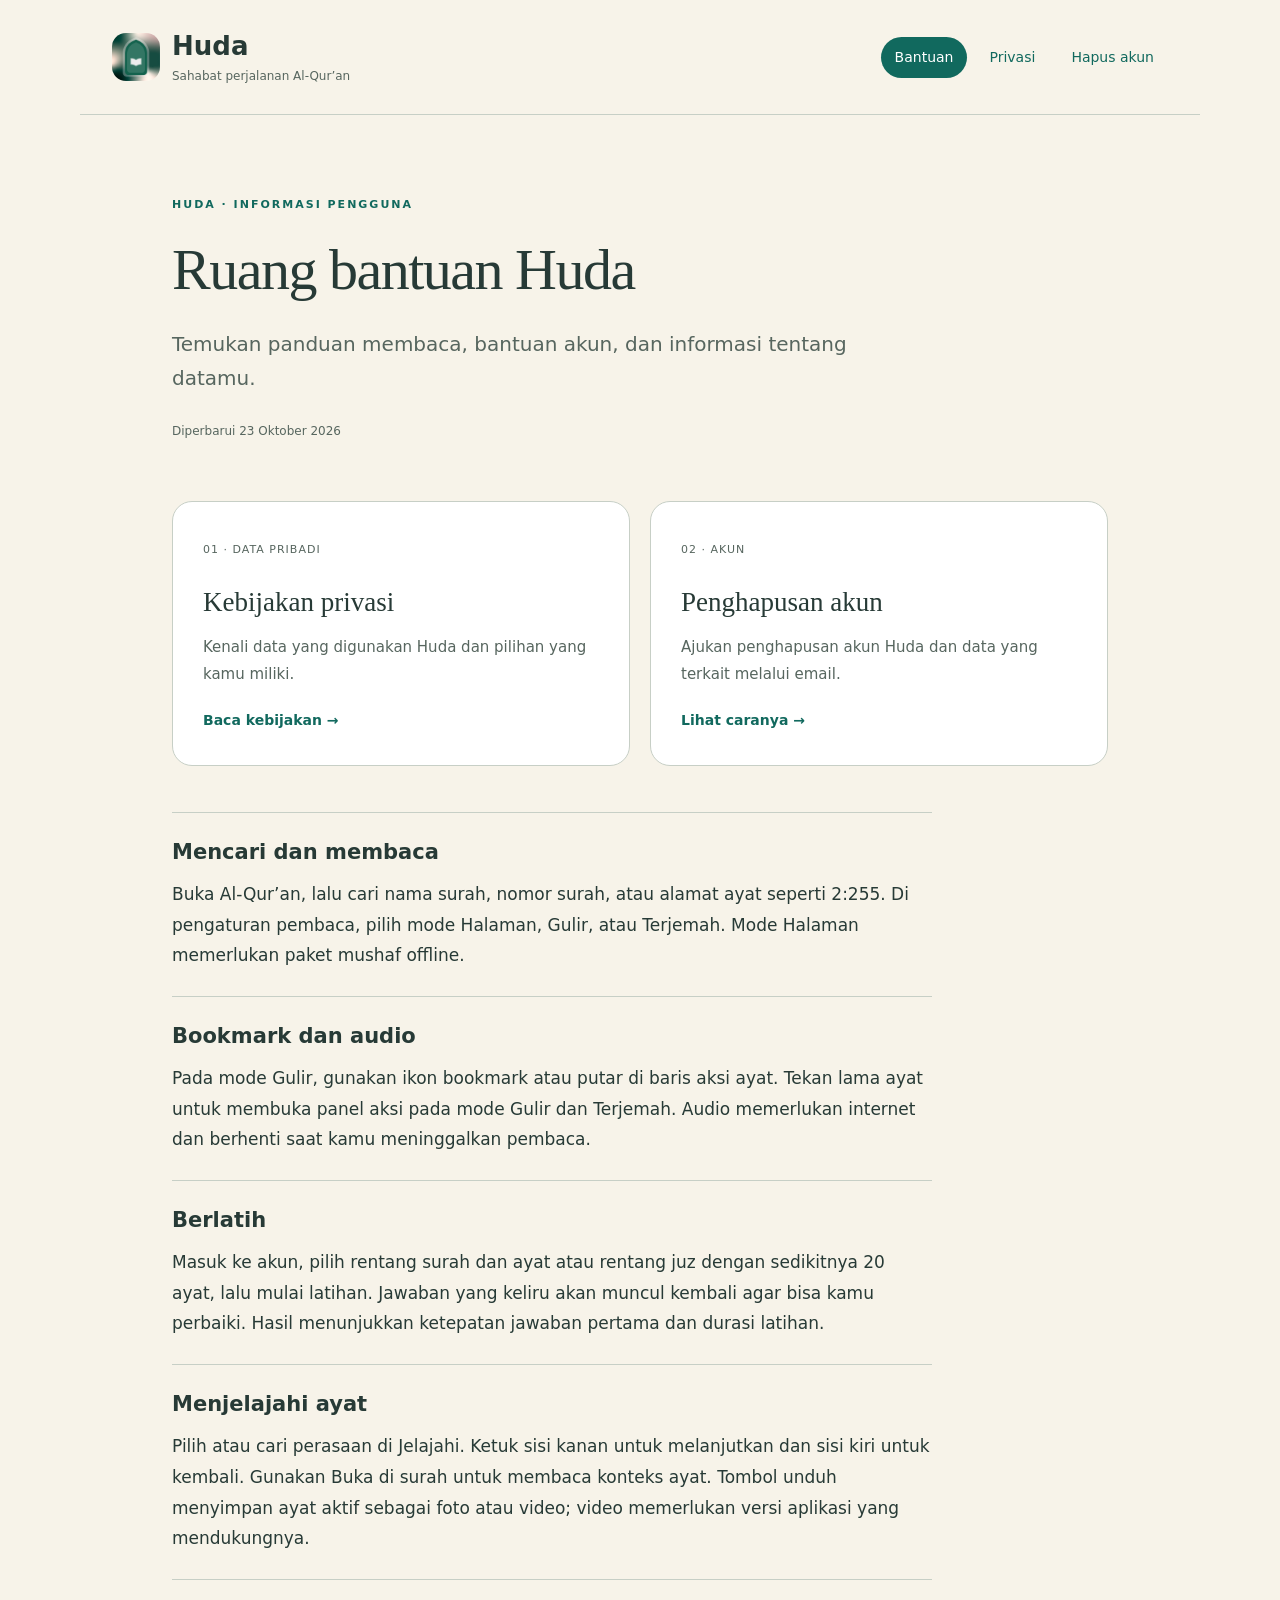
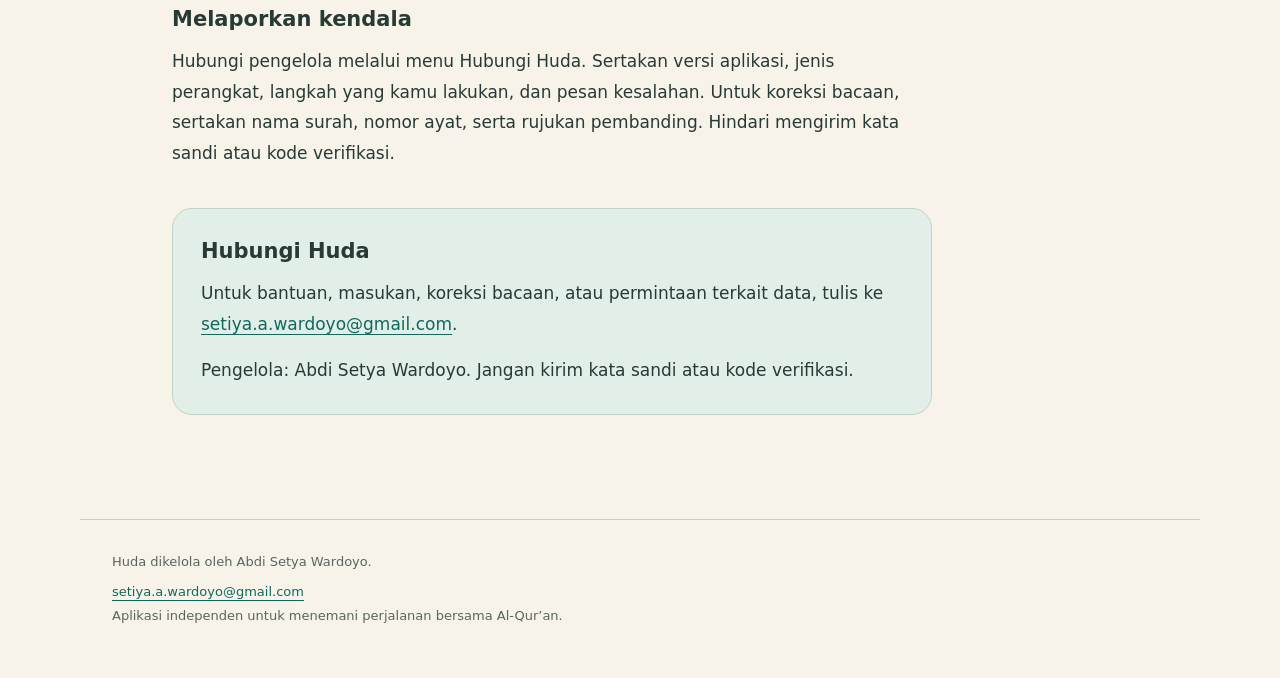
==== index.html @ 11e06343 "Initial commit" ====
<!doctype html>
<html lang="id"><head><meta charset="utf-8"><meta name="viewport" content="width=device-width, initial-scale=1"><meta name="description" content="Temukan panduan membaca, bantuan akun, dan informasi tentang datamu."><meta name="theme-color" content="#11695E"><title>Ruang bantuan Huda · Huda</title><link rel="icon" href="assets/icon.png"><link rel="stylesheet" href="styles.css"></head>
<body><a class="skip" href="#main">Lewati ke isi</a><header><a class="brand" href="index.html"><img src="assets/icon.png" alt="" width="48" height="48"><span>Huda<small>Sahabat perjalanan Al-Qur’an</small></span></a><nav aria-label="Navigasi utama"><a href="index.html" aria-current="page">Bantuan</a><a href="privacy.html">Privasi</a><a href="delete-account.html">Hapus akun</a></nav></header>
<main id="main"><div class="intro"><span class="eyebrow">HUDA · INFORMASI PENGGUNA</span><h1>Ruang bantuan Huda</h1><p class="lead">Temukan panduan membaca, bantuan akun, dan informasi tentang datamu.</p><p class="date">Diperbarui 23 Oktober 2026</p></div><div class="cards"><a class="card" href="privacy.html"><span>01 · DATA PRIBADI</span><h2>Kebijakan privasi</h2><p>Kenali data yang digunakan Huda dan pilihan yang kamu miliki.</p><strong>Baca kebijakan →</strong></a><a class="card" href="delete-account.html"><span>02 · AKUN</span><h2>Penghapusan akun</h2><p>Ajukan penghapusan akun Huda dan data yang terkait melalui email.</p><strong>Lihat caranya →</strong></a></div><article><section><h2>Mencari dan membaca</h2><p>Buka Al-Qur’an, lalu cari nama surah, nomor surah, atau alamat ayat seperti 2:255. Di pengaturan pembaca, pilih mode Halaman, Gulir, atau Terjemah. Mode Halaman memerlukan paket mushaf offline.</p></section>
<section><h2>Bookmark dan audio</h2><p>Pada mode Gulir, gunakan ikon bookmark atau putar di baris aksi ayat. Tekan lama ayat untuk membuka panel aksi pada mode Gulir dan Terjemah. Audio memerlukan internet dan berhenti saat kamu meninggalkan pembaca.</p></section>
<section><h2>Berlatih</h2><p>Masuk ke akun, pilih rentang surah dan ayat atau rentang juz dengan sedikitnya 20 ayat, lalu mulai latihan. Jawaban yang keliru akan muncul kembali agar bisa kamu perbaiki. Hasil menunjukkan ketepatan jawaban pertama dan durasi latihan.</p></section>
<section><h2>Menjelajahi ayat</h2><p>Pilih atau cari perasaan di Jelajahi. Ketuk sisi kanan untuk melanjutkan dan sisi kiri untuk kembali. Gunakan Buka di surah untuk membaca konteks ayat. Tombol unduh menyimpan ayat aktif sebagai foto atau video; video memerlukan versi aplikasi yang mendukungnya.</p></section>
<section><h2>Melaporkan kendala</h2><p>Hubungi pengelola melalui menu Hubungi Huda. Sertakan versi aplikasi, jenis perangkat, langkah yang kamu lakukan, dan pesan kesalahan. Untuk koreksi bacaan, sertakan nama surah, nomor ayat, serta rujukan pembanding. Hindari mengirim kata sandi atau kode verifikasi.</p></section><section class="callout"><h2>Hubungi Huda</h2><p>Untuk bantuan, masukan, koreksi bacaan, atau permintaan terkait data, tulis ke <a href="mailto:setiya.a.wardoyo@gmail.com">setiya.a.wardoyo@gmail.com</a>.</p><p>Pengelola: Abdi Setya Wardoyo. Jangan kirim kata sandi atau kode verifikasi.</p></section></article></main>
<footer><p>Huda dikelola oleh Abdi Setya Wardoyo.</p><a href="mailto:setiya.a.wardoyo@gmail.com">setiya.a.wardoyo@gmail.com</a><p>Aplikasi independen untuk menemani perjalanan bersama Al-Qur’an.</p></footer></body></html>
---- styles.css ----
:root{color-scheme:light;--bg:#F7F3E9;--green:#11695E;--ink:#273A36;--muted:#57665F;--line:#C7CFC6}*{box-sizing:border-box}html{scroll-behavior:smooth}body{margin:0;background:var(--bg);color:var(--ink);font:17px/1.8 system-ui,-apple-system,"Segoe UI",sans-serif}a{color:var(--green);text-underline-offset:4px;overflow-wrap:anywhere}a:hover{text-decoration-thickness:2px}a:focus-visible{outline:3px solid var(--green);outline-offset:5px;border-radius:3px}.skip{position:absolute;left:16px;top:-100px;background:white;padding:8px 16px;z-index:5}.skip:focus{top:12px}header{max-width:1120px;margin:auto;padding:30px 32px;display:flex;align-items:center;justify-content:space-between;gap:24px;border-bottom:1px solid var(--line)}.brand{display:flex;align-items:center;gap:12px;text-decoration:none;font-size:26px;font-weight:700;line-height:1.3;color:var(--ink)}.brand img{border-radius:14px}.brand small{display:block;font-size:12px;font-weight:500;color:var(--muted);margin-top:5px}nav{display:flex;gap:8px;flex-wrap:wrap}nav a{font-size:14px;text-decoration:none;padding:8px 14px;border-radius:30px}nav a[aria-current]{background:var(--green);color:white}main{max-width:1000px;padding:0 32px 72px;margin:auto}.intro{padding:72px 0 42px;max-width:800px}.eyebrow{font-size:11px;letter-spacing:2px;font-weight:700;color:var(--green)}h1{font-family:Georgia,"Times New Roman",serif;font-size:clamp(36px,5vw,58px);letter-spacing:-1.5px;font-weight:500;line-height:1.12;margin:20px 0 24px}.lead{font-size:20px;line-height:1.7;max-width:680px;color:var(--muted)}.date{font-size:12px;color:var(--muted);margin-top:26px}article{max-width:760px}section{padding:25px 0;border-top:1px solid var(--line)}h2{font-size:21px;line-height:1.4;font-weight:650;margin:0 0 12px}p{margin:0 0 16px}section p:last-child{margin-bottom:0}.cards{display:grid;grid-template-columns:1fr 1fr;gap:20px;margin-bottom:46px}.card{display:block;text-decoration:none;background:#fff;border:1px solid var(--line);border-radius:20px;padding:30px;color:var(--ink)}.card:hover{border-color:var(--green)}.card span{font-size:11px;letter-spacing:1px;color:var(--muted)}.card h2{font-family:Georgia,serif;font-size:27px;font-weight:500;margin-top:22px}.card p{font-size:15px;color:var(--muted)}.card strong{font-size:14px;color:var(--green)}.callout{background:#E2EFE9;border:1px solid #bfd4c8;border-radius:20px;padding:28px;margin:14px 0 32px}.button{display:inline-block;background:var(--green);color:#fff;border-radius:30px;text-decoration:none;padding:12px 22px;font-size:15px;font-weight:600;margin:10px 0 18px}.button:hover{background:#0B5048}.note{font-size:14px;color:var(--muted)}ol{padding-left:24px}li{padding:0 0 14px 6px}footer{border-top:1px solid var(--line);max-width:1120px;margin:auto;padding:30px 32px 44px;font-size:13px;color:var(--muted)}footer p{margin:0 0 7px}@media(max-width:640px){header{align-items:flex-start;flex-direction:column;padding:22px 20px;gap:20px}nav{gap:4px}nav a{padding:7px 12px}main{padding:0 20px 48px}.intro{padding-top:42px}.lead{font-size:18px}.cards{grid-template-columns:1fr}.card{padding:24px}.callout{padding:22px}footer{padding:26px 20px}body{font-size:16px}.button{width:100%;text-align:center}}@media(prefers-reduced-motion:reduce){html{scroll-behavior:auto}}@media print{nav,.skip,.button{display:none}body{background:white}header,main,footer{max-width:none;padding:16px}.intro{padding:20px 0}a{color:inherit}section{break-inside:avoid}}
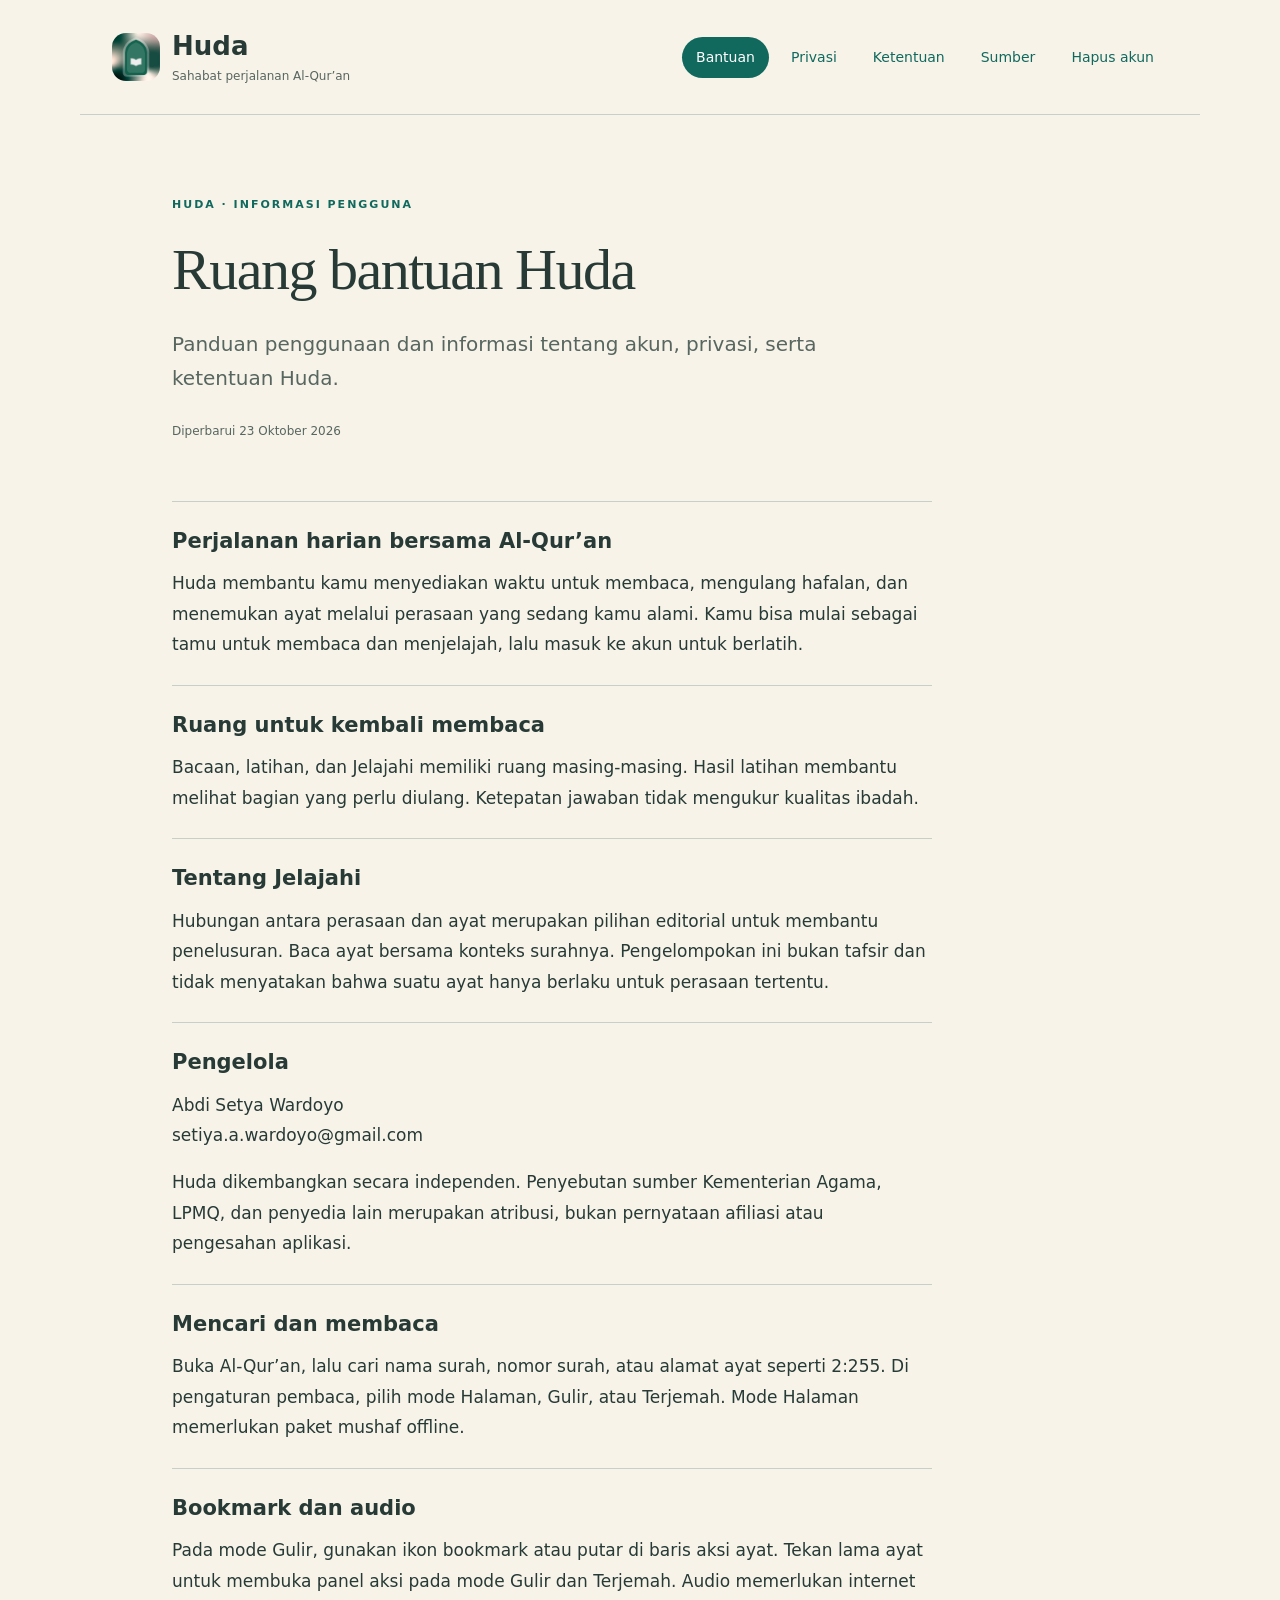
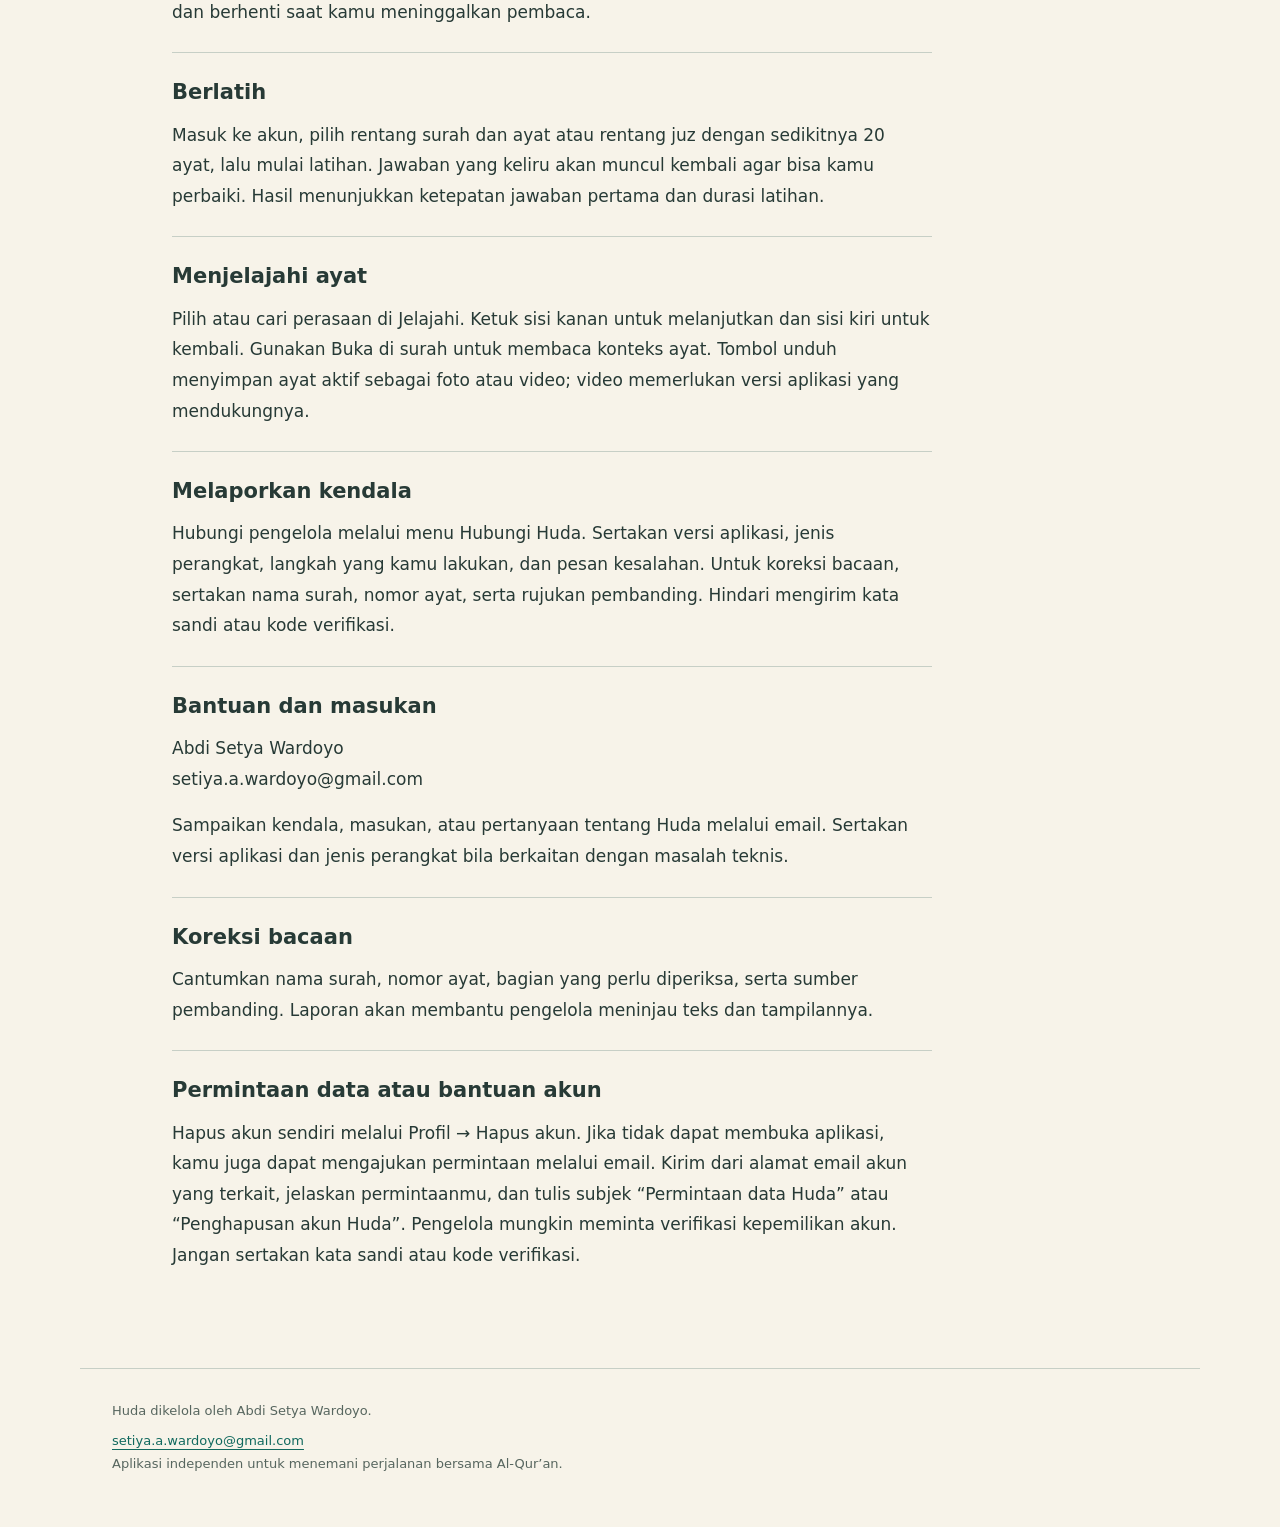
==== commit 4f075e8a: "Fix legals" ====
--- a/index.html
+++ b/index.html
@@ -1,9 +1,10 @@
-<!doctype html>
-<html lang="id"><head><meta charset="utf-8"><meta name="viewport" content="width=device-width, initial-scale=1"><meta name="description" content="Temukan panduan membaca, bantuan akun, dan informasi tentang datamu."><meta name="theme-color" content="#11695E"><title>Ruang bantuan Huda · Huda</title><link rel="icon" href="assets/icon.png"><link rel="stylesheet" href="styles.css"></head>
-<body><a class="skip" href="#main">Lewati ke isi</a><header><a class="brand" href="index.html"><img src="assets/icon.png" alt="" width="48" height="48"><span>Huda<small>Sahabat perjalanan Al-Qur’an</small></span></a><nav aria-label="Navigasi utama"><a href="index.html" aria-current="page">Bantuan</a><a href="privacy.html">Privasi</a><a href="delete-account.html">Hapus akun</a></nav></header>
-<main id="main"><div class="intro"><span class="eyebrow">HUDA · INFORMASI PENGGUNA</span><h1>Ruang bantuan Huda</h1><p class="lead">Temukan panduan membaca, bantuan akun, dan informasi tentang datamu.</p><p class="date">Diperbarui 23 Oktober 2026</p></div><div class="cards"><a class="card" href="privacy.html"><span>01 · DATA PRIBADI</span><h2>Kebijakan privasi</h2><p>Kenali data yang digunakan Huda dan pilihan yang kamu miliki.</p><strong>Baca kebijakan →</strong></a><a class="card" href="delete-account.html"><span>02 · AKUN</span><h2>Penghapusan akun</h2><p>Ajukan penghapusan akun Huda dan data yang terkait melalui email.</p><strong>Lihat caranya →</strong></a></div><article><section><h2>Mencari dan membaca</h2><p>Buka Al-Qur’an, lalu cari nama surah, nomor surah, atau alamat ayat seperti 2:255. Di pengaturan pembaca, pilih mode Halaman, Gulir, atau Terjemah. Mode Halaman memerlukan paket mushaf offline.</p></section>
+<!doctype html><html lang="id"><head><meta charset="utf-8"><meta name="viewport" content="width=device-width, initial-scale=1"><meta name="theme-color" content="#11695E"><meta name="description" content="Panduan penggunaan dan informasi tentang akun, privasi, serta ketentuan Huda."><title>Ruang bantuan Huda · Huda</title><link rel="icon" href="assets/icon.png"><link rel="stylesheet" href="styles.css"></head><body><a class="skip" href="#main">Lewati ke isi</a><header><a class="brand" href="index.html"><img src="assets/icon.png" alt="" width="48" height="48"><span>Huda<small>Sahabat perjalanan Al-Qur’an</small></span></a><nav aria-label="Navigasi utama"><a href="index.html" aria-current="page">Bantuan</a><a href="privacy.html">Privasi</a><a href="terms.html">Ketentuan</a><a href="sources.html">Sumber</a><a href="delete-account.html">Hapus akun</a></nav></header><main id="main"><div class="intro"><span class="eyebrow">HUDA · INFORMASI PENGGUNA</span><h1>Ruang bantuan Huda</h1><p class="lead">Panduan penggunaan dan informasi tentang akun, privasi, serta ketentuan Huda.</p><p class="date">Diperbarui 23 Oktober 2026</p></div><article><section><h2>Perjalanan harian bersama Al-Qur’an</h2><p>Huda membantu kamu menyediakan waktu untuk membaca, mengulang hafalan, dan menemukan ayat melalui perasaan yang sedang kamu alami. Kamu bisa mulai sebagai tamu untuk membaca dan menjelajah, lalu masuk ke akun untuk berlatih.</p></section>
+<section><h2>Ruang untuk kembali membaca</h2><p>Bacaan, latihan, dan Jelajahi memiliki ruang masing-masing. Hasil latihan membantu melihat bagian yang perlu diulang. Ketepatan jawaban tidak mengukur kualitas ibadah.</p></section>
+<section><h2>Tentang Jelajahi</h2><p>Hubungan antara perasaan dan ayat merupakan pilihan editorial untuk membantu penelusuran. Baca ayat bersama konteks surahnya. Pengelompokan ini bukan tafsir dan tidak menyatakan bahwa suatu ayat hanya berlaku untuk perasaan tertentu.</p></section>
+<section><h2>Pengelola</h2><p>Abdi Setya Wardoyo<br>setiya.a.wardoyo@gmail.com</p><p>Huda dikembangkan secara independen. Penyebutan sumber Kementerian Agama, LPMQ, dan penyedia lain merupakan atribusi, bukan pernyataan afiliasi atau pengesahan aplikasi.</p></section><section><h2>Mencari dan membaca</h2><p>Buka Al-Qur’an, lalu cari nama surah, nomor surah, atau alamat ayat seperti 2:255. Di pengaturan pembaca, pilih mode Halaman, Gulir, atau Terjemah. Mode Halaman memerlukan paket mushaf offline.</p></section>
 <section><h2>Bookmark dan audio</h2><p>Pada mode Gulir, gunakan ikon bookmark atau putar di baris aksi ayat. Tekan lama ayat untuk membuka panel aksi pada mode Gulir dan Terjemah. Audio memerlukan internet dan berhenti saat kamu meninggalkan pembaca.</p></section>
 <section><h2>Berlatih</h2><p>Masuk ke akun, pilih rentang surah dan ayat atau rentang juz dengan sedikitnya 20 ayat, lalu mulai latihan. Jawaban yang keliru akan muncul kembali agar bisa kamu perbaiki. Hasil menunjukkan ketepatan jawaban pertama dan durasi latihan.</p></section>
 <section><h2>Menjelajahi ayat</h2><p>Pilih atau cari perasaan di Jelajahi. Ketuk sisi kanan untuk melanjutkan dan sisi kiri untuk kembali. Gunakan Buka di surah untuk membaca konteks ayat. Tombol unduh menyimpan ayat aktif sebagai foto atau video; video memerlukan versi aplikasi yang mendukungnya.</p></section>
-<section><h2>Melaporkan kendala</h2><p>Hubungi pengelola melalui menu Hubungi Huda. Sertakan versi aplikasi, jenis perangkat, langkah yang kamu lakukan, dan pesan kesalahan. Untuk koreksi bacaan, sertakan nama surah, nomor ayat, serta rujukan pembanding. Hindari mengirim kata sandi atau kode verifikasi.</p></section><section class="callout"><h2>Hubungi Huda</h2><p>Untuk bantuan, masukan, koreksi bacaan, atau permintaan terkait data, tulis ke <a href="mailto:setiya.a.wardoyo@gmail.com">setiya.a.wardoyo@gmail.com</a>.</p><p>Pengelola: Abdi Setya Wardoyo. Jangan kirim kata sandi atau kode verifikasi.</p></section></article></main>
-<footer><p>Huda dikelola oleh Abdi Setya Wardoyo.</p><a href="mailto:setiya.a.wardoyo@gmail.com">setiya.a.wardoyo@gmail.com</a><p>Aplikasi independen untuk menemani perjalanan bersama Al-Qur’an.</p></footer></body></html>
+<section><h2>Melaporkan kendala</h2><p>Hubungi pengelola melalui menu Hubungi Huda. Sertakan versi aplikasi, jenis perangkat, langkah yang kamu lakukan, dan pesan kesalahan. Untuk koreksi bacaan, sertakan nama surah, nomor ayat, serta rujukan pembanding. Hindari mengirim kata sandi atau kode verifikasi.</p></section><section><h2>Bantuan dan masukan</h2><p>Abdi Setya Wardoyo<br>setiya.a.wardoyo@gmail.com</p><p>Sampaikan kendala, masukan, atau pertanyaan tentang Huda melalui email. Sertakan versi aplikasi dan jenis perangkat bila berkaitan dengan masalah teknis.</p></section>
+<section><h2>Koreksi bacaan</h2><p>Cantumkan nama surah, nomor ayat, bagian yang perlu diperiksa, serta sumber pembanding. Laporan akan membantu pengelola meninjau teks dan tampilannya.</p></section>
+<section><h2>Permintaan data atau bantuan akun</h2><p>Hapus akun sendiri melalui Profil → Hapus akun. Jika tidak dapat membuka aplikasi, kamu juga dapat mengajukan permintaan melalui email. Kirim dari alamat email akun yang terkait, jelaskan permintaanmu, dan tulis subjek “Permintaan data Huda” atau “Penghapusan akun Huda”. Pengelola mungkin meminta verifikasi kepemilikan akun. Jangan sertakan kata sandi atau kode verifikasi.</p></section></article></main><footer><p>Huda dikelola oleh Abdi Setya Wardoyo.</p><a href="mailto:setiya.a.wardoyo@gmail.com">setiya.a.wardoyo@gmail.com</a><p>Aplikasi independen untuk menemani perjalanan bersama Al-Qur’an.</p></footer></body></html>
